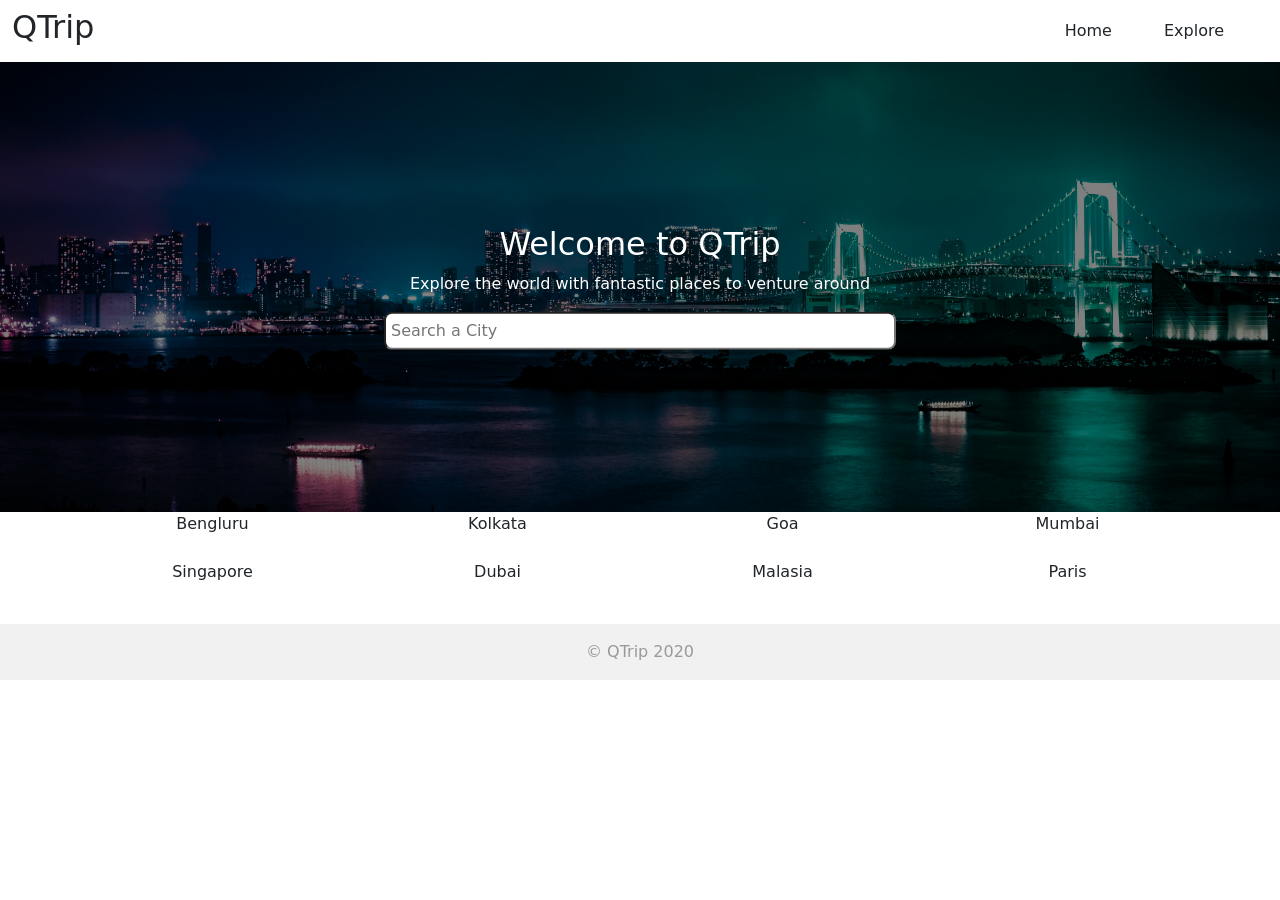
==== index.html @ ddac55ad "Module 1 commit" ====
<!DOCTYPE html>
<html lang="en">

<head>
  <meta charset="UTF-8" />
  <meta name="viewport" content="width=device-width, initial-scale=1.0" />
  <title>QTrip</title>
  <link rel="stylesheet" href="css/styles.css" />
  <link href="https://cdn.jsdelivr.net/npm/bootstrap@5.3.3/dist/css/bootstrap.min.css" rel="stylesheet" integrity="sha384-QWTKZyjpPEjISv5WaRU9OFeRpok6YctnYmDr5pNlyT2bRjXh0JMhjY6hW+ALEwIH" crossorigin="anonymous">
  <script src="https://cdn.jsdelivr.net/npm/bootstrap@5.3.3/dist/js/bootstrap.bundle.min.js" integrity="sha384-YvpcrYf0tY3lHB60NNkmXc5s9fDVZLESaAA55NDzOxhy9GkcIdslK1eN7N6jIeHz" crossorigin="anonymous"></script>

  <!-- TODO: MODULE_LAYOUT -->
  <!-- 1. Create a <link> to the first stylesheet needed for Bootstrap -->

</head>

<body>

  <!-- TODO: MODULE_LAYOUT -->
  <!-- 1. Use appropriate css classes on nav element. -->
  <!-- 2. Add child elements as required. -->

  <nav class="navbar navbar-light navbar-expand-sm">
    <div class="container-fluid">
      <h2>QTrip</h2>
      <button
        class="navbar-toggler"
        type="button"
        data-bs-toggle="collapse"
        data-bs-target="#navbarItems"
      >
        <span class="navbar-toggler-icon"></span>
      </button>
      <div
        class="navbar-collapse collapse justify-content-end"
        id="navbarItems"
      >
        <ul class="navbar-nav">
          <li class="nav-item"><a class="nav-link" href="!#">Home</a></li>
          <li class="nav-item"><a class="nav-link" href="pages/index.html">Explore</a></li>
          
        </ul>
      </div>
    </div>
  </nav>


  <!-- TODO: MODULE_LAYOUT -->
  <!-- 1. Use appropriate css classes on the hero image container element. -->  
  <!-- 2. Add child elements as required. -->

  <div class="hero-image hero-d-flex">
    <div class="d-flex flex-column align-items-center" id="hero-content">
        <h2 >Welcome to QTrip</h2>
        <p>Explore the world with fantastic places to venture around</p>
        <input type="text" placeholder="Search a City" />
    </div>
</div>



  <div class="container text-center">
    <div class="row">
      <div class="col">
        Bengluru
      </div>
      <div class="col">
        Kolkata
      </div>
      <div class="col">
        Goa
      </div>
      <div class="col">
        Mumbai
      </div>
    </div>
    <br>
    <div class="row">
      <div class="col">
        Singapore
      </div>
      <div class="col">
        Dubai
      </div>
      <div class="col">
        Malasia
      </div>
      <div class="col">
        Paris
      </div>
    </div>
    
    <!-- TODO: MODULE_LAYOUT -->
    <!-- 1. Create the grid like layout as required. -->
  </div>

  <footer>
    <div class="container">© QTrip 2020  </div>
  </footer>

  <!-- TODO: MODULE_LAYOUT -->
  <!-- Add scripts needed for bootstrap to work -->
  
</body>

</html>
---- css/styles.css ----
* {
  margin: 0px;
  padding: 0px;
}
html,
body {
  position: relative;
}

body {
  overflow-y: auto;
  min-height: 100vh;
}
textarea:focus,
input:focus {
  outline: none;
}
a {
  color: inherit !important;
  text-decoration: none !important;
}
footer {
  background: #f1f1f1;
  width: 100%;
  padding: 16px 0px;
  color: #999;
  vertical-align: bottom;
  margin-top: 40px;
  text-align: center;
  /* width: 100%; */
  /* height: 2.5rem;   */
}

.banner {
  height: 500px;
  width: 100%;
  background: #999;
  margin: 20px 0px;
}

.content {
  padding: 20px 0px;
  /* display: flex; */
  /* flex-wrap: wrap; */
}

/* ================================== */
/* Layout page CSS */
/* ================================== */

.tile {
  /* TODO: MODULE_CARDS */
  /* 1. Fill in the required properties. */
}
.tile img {
  /* TODO: MODULE_CARDS */
  /* 1. Fill in the required properties. */
}
.tile img:hover {
  /* TODO: MODULE_CARDS */
  /* 1. Fill in the required properties. */
}

/* Hint: Notice the position:absolute and z-index properties. */
/* Think about how those in relation to the existing "tile" classes. */
.tile-text {
  position: absolute;
  z-index: 1;
  text-transform: uppercase;
  letter-spacing: 2px;
}

.hero-image {
  /* Use "linear-gradient" to add a darken background effect to the image (photographer.jpg). This will make the text easier to read */
  background-image: linear-gradient(rgba(0, 0, 0, 0.5), rgba(0, 0, 0, 0.5)),url("/assets/hero.jpg");
  height: 450px;
  background-position: center;
  background-repeat: no-repeat;
  background-size: cover;
  position: relative;
  /* TODO: MODULE_LAYOUT */
  /* 1. Set a specific height. */
  /* 2. Position and center the image to scale nicely on all screens. */
}

#hero-content{
  top: 50%;
  left: 50%;
  text-align: center;
  position: absolute;
  transform: translate(-50%, -50%);
  color: white;
  width: 100%;
}

#hero-content input{
  width: 40%;
  padding: 5px 0px 5px 5px;
  border-radius: 8px;
}
#ben{
  background-image: url(./assets/bengaluru.jpg);
  height: 200px;
}

.hero-subheading {
  font-size: 24px;
  font-weight: 100;
}
.hero-input {
  width: 80%;
  height: 50px;
  padding: 16px;
  border-radius: 8px;
  border: none;
}

.nav-link {
  margin-right: 36px;
}

/* ================================== */
/* Adventures grid page CSS */
/* ================================== */

.adventure-card {
  /* TODO: MODULE_ADVENTURES_GRID */
  /* 1. Fill in the required properties. */
}
.adventure-card img {
  /* TODO: MODULE_ADVENTURES_GRID */
  /* 1. Fill in the required properties. */
}
.adventure-card img:hover {
  /* TODO: MODULE_ADVENTURES_GRID */
  /* 1. Fill in the required properties. */
}

/* ================================== */
/* Adventure details page CSS */
/* ================================== */

.adventure-detail-card {
  /* TODO: MODULE_ADVENTURE_DETAILS */
  /* 1. Fill in the required properties. */

}

.adventure-card-image {
  /* TODO: MODULE_ADVENTURE_DETAILS */
  /* 1. Fill in the required properties. */
}
.adventure-card-image:hover {
  /* TODO: MODULE_ADVENTURE_DETAILS */
  /* 1. Fill in the required properties. */
}
.experience-content ul li {
  margin-left: 16px;
  padding: 0;
}

@media only screen and (min-width: 768px) {
  /* For desktops phones: */
  #reservation {
    width: 400px;
    position: fixed;
  }
}
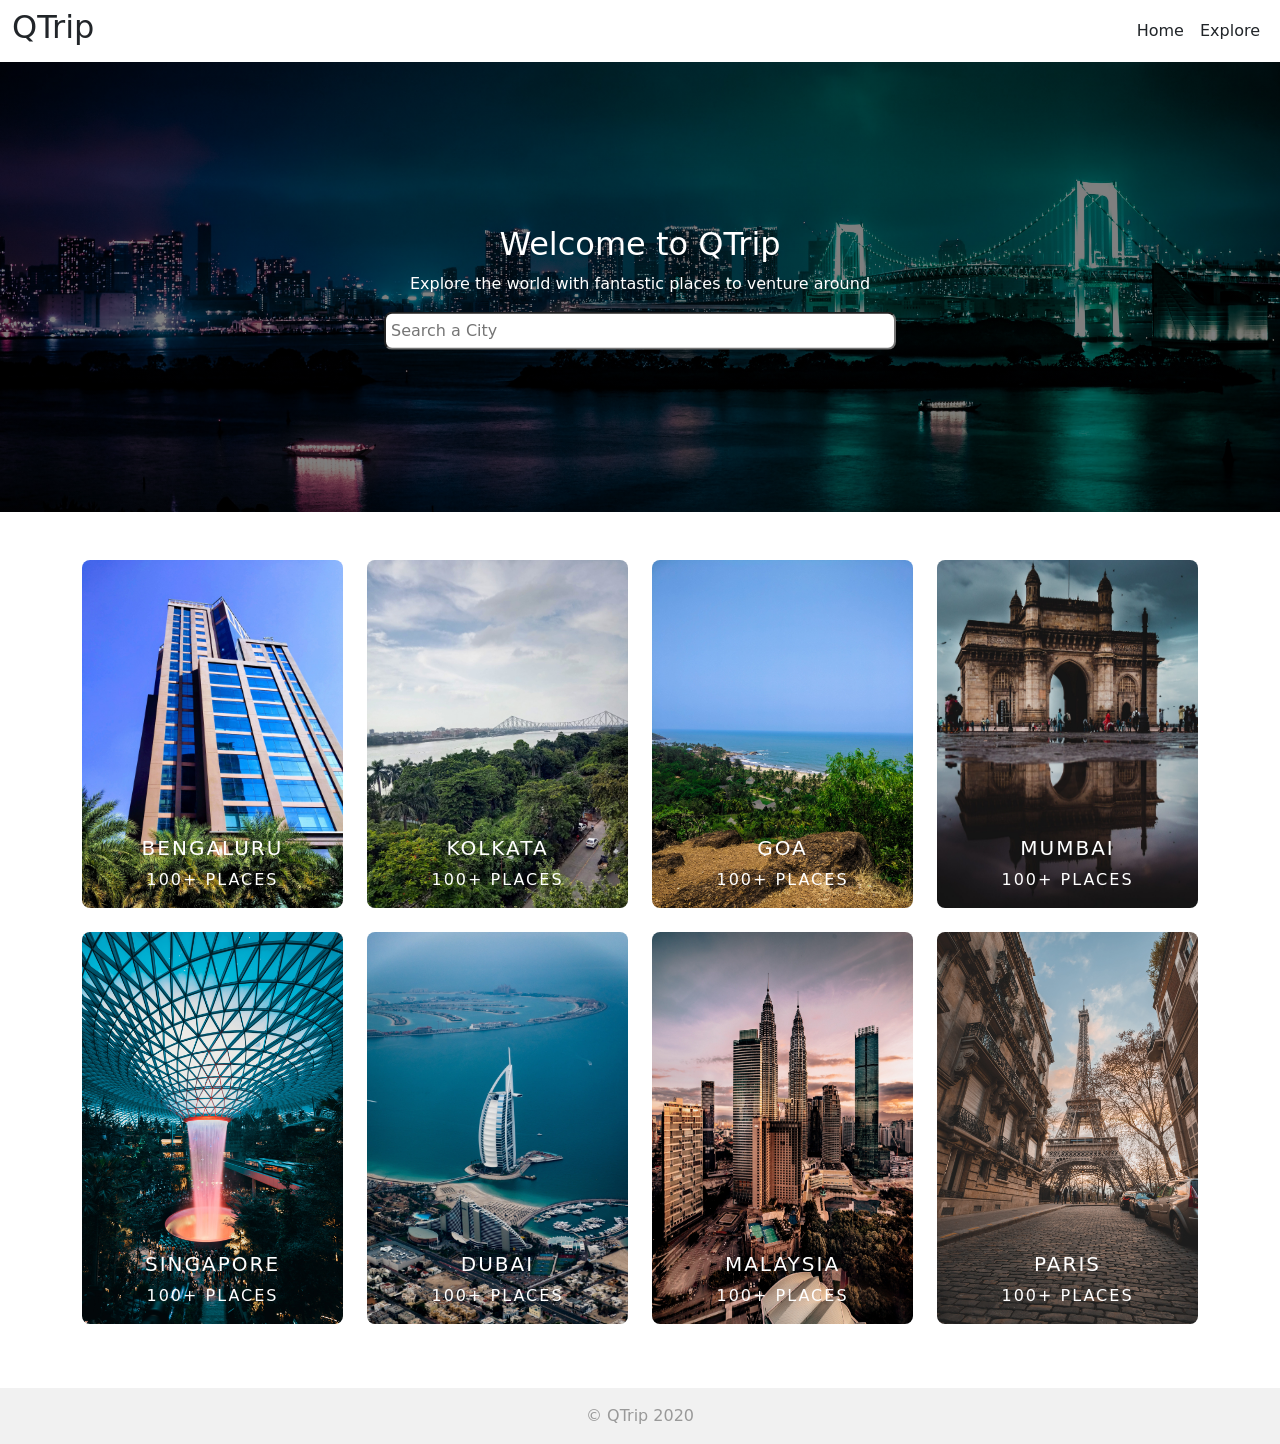
==== commit 7fa59562: "Update module name to ADVENTURES_GRID" ====
--- a/index.html
+++ b/index.html
@@ -1,106 +1,159 @@
 <!DOCTYPE html>
 <html lang="en">
+  <head>
+    <meta charset="UTF-8" />
+    <meta name="viewport" content="width=device-width, initial-scale=1.0" />
+    <title>QTrip</title>
+    <link rel="stylesheet" href="css/styles.css" />
+    <link
+      href="https://cdn.jsdelivr.net/npm/bootstrap@5.3.3/dist/css/bootstrap.min.css"
+      rel="stylesheet"
+      integrity="sha384-QWTKZyjpPEjISv5WaRU9OFeRpok6YctnYmDr5pNlyT2bRjXh0JMhjY6hW+ALEwIH"
+      crossorigin="anonymous"
+    />
+    <script
+      src="https://cdn.jsdelivr.net/npm/bootstrap@5.3.3/dist/js/bootstrap.bundle.min.js"
+      integrity="sha384-YvpcrYf0tY3lHB60NNkmXc5s9fDVZLESaAA55NDzOxhy9GkcIdslK1eN7N6jIeHz"
+      crossorigin="anonymous"
+    ></script>
 
-<head>
-  <meta charset="UTF-8" />
-  <meta name="viewport" content="width=device-width, initial-scale=1.0" />
-  <title>QTrip</title>
-  <link rel="stylesheet" href="css/styles.css" />
-  <link href="https://cdn.jsdelivr.net/npm/bootstrap@5.3.3/dist/css/bootstrap.min.css" rel="stylesheet" integrity="sha384-QWTKZyjpPEjISv5WaRU9OFeRpok6YctnYmDr5pNlyT2bRjXh0JMhjY6hW+ALEwIH" crossorigin="anonymous">
-  <script src="https://cdn.jsdelivr.net/npm/bootstrap@5.3.3/dist/js/bootstrap.bundle.min.js" integrity="sha384-YvpcrYf0tY3lHB60NNkmXc5s9fDVZLESaAA55NDzOxhy9GkcIdslK1eN7N6jIeHz" crossorigin="anonymous"></script>
+    <!-- TODO: MODULE_LAYOUT -->
+    <!-- 1. Create a <link> to the first stylesheet needed for Bootstrap -->
+  </head>
 
-  <!-- TODO: MODULE_LAYOUT -->
-  <!-- 1. Create a <link> to the first stylesheet needed for Bootstrap -->
+  <body>
+    <!-- TODO: MODULE_LAYOUT -->
+    <!-- 1. Use appropriate css classes on nav element. -->
+    <!-- 2. Add child elements as required. -->
 
-</head>
+    <nav class="navbar navbar-light navbar-expand-sm">
+      <div class="container-fluid">
+        <h2>QTrip</h2>
+        <button
+          class="navbar-toggler"
+          type="button"
+          data-bs-toggle="collapse"
+          data-bs-target="#navbarItems"
+        >
+          <span class="navbar-toggler-icon"></span>
+        </button>
+        <div
+          class="navbar-collapse collapse justify-content-end"
+          id="navbarItems"
+        >
+          <ul class="navbar-nav">
+            <li class="nav-item"><a class="nav-link" href="!#">Home</a></li>
+            <li class="nav-item">
+              <a class="nav-link" href="pages/index.html">Explore</a>
+            </li>
+          </ul>
+        </div>
+      </div>
+    </nav>
 
-<body>
+    <!-- TODO: MODULE_LAYOUT -->
+    <!-- 1. Use appropriate css classes on the hero image container element. -->
+    <!-- 2. Add child elements as required. -->
 
-  <!-- TODO: MODULE_LAYOUT -->
-  <!-- 1. Use appropriate css classes on nav element. -->
-  <!-- 2. Add child elements as required. -->
-
-  <nav class="navbar navbar-light navbar-expand-sm">
-    <div class="container-fluid">
-      <h2>QTrip</h2>
-      <button
-        class="navbar-toggler"
-        type="button"
-        data-bs-toggle="collapse"
-        data-bs-target="#navbarItems"
-      >
-        <span class="navbar-toggler-icon"></span>
-      </button>
-      <div
-        class="navbar-collapse collapse justify-content-end"
-        id="navbarItems"
-      >
-        <ul class="navbar-nav">
-          <li class="nav-item"><a class="nav-link" href="!#">Home</a></li>
-          <li class="nav-item"><a class="nav-link" href="pages/index.html">Explore</a></li>
-          
-        </ul>
+    <div class="hero-image hero-d-flex">
+      <div class="d-flex flex-column align-items-center" id="hero-content">
+        <h2>Welcome to QTrip</h2>
+        <p>Explore the world with fantastic places to venture around</p>
+        <input type="text" placeholder="Search a City" />
       </div>
     </div>
-  </nav>
 
-
-  <!-- TODO: MODULE_LAYOUT -->
-  <!-- 1. Use appropriate css classes on the hero image container element. -->  
-  <!-- 2. Add child elements as required. -->
-
-  <div class="hero-image hero-d-flex">
-    <div class="d-flex flex-column align-items-center" id="hero-content">
-        <h2 >Welcome to QTrip</h2>
-        <p>Explore the world with fantastic places to venture around</p>
-        <input type="text" placeholder="Search a City" />
-    </div>
-</div>
-
-
-
-  <div class="container text-center">
-    <div class="row">
-      <div class="col">
-        Bengluru
-      </div>
-      <div class="col">
-        Kolkata
-      </div>
-      <div class="col">
-        Goa
-      </div>
-      <div class="col">
-        Mumbai
-      </div>
-    </div>
-    <br>
-    <div class="row">
-      <div class="col">
-        Singapore
-      </div>
-      <div class="col">
-        Dubai
-      </div>
-      <div class="col">
-        Malasia
-      </div>
-      <div class="col">
-        Paris
+    <div class="container text-center mt-5">
+      <div class="row">
+        <div class="col-sm-6 col-lg-3 mb-4">
+          <a href="pages/adventures/">
+            <div class="tile">
+              <img src="assets/bengaluru.jpg">
+              <div class="tile-text text-center text-white">
+                <h5>Bengaluru</h5>
+                <p>100+ places</p>
+              </div>
+            </div>
+          </a>
+        </div>
+        <div class="col-sm-6 col-lg-3 mb-4">
+          <div class="tile">
+            <img src="assets/kolkata.jpg">
+            <div class="tile-text text-center text-white">
+              <h5>Kolkata</h5>
+              <p>100+ places</p>
+            </div>
+          </div>
+        </div>
+        <div class="col-sm-6 col-lg-3 mb-4">
+          <div class="tile">
+            <img src="assets/goa.jpg">
+            <div class="tile-text text-center text-white">
+              <h5>Goa</h5>
+              <p>100+ places</p>
+            </div>
+          </div>
+        </div> 
+        <div class="col-sm-6 col-lg-3 mb-4">
+          <div class="tile">
+            <img src="assets/mumbai.jpg">
+            <div class="tile-text text-center text-white">
+              <h5>Mumbai</h5>
+              <p>100+ places</p>
+            </div>
+          </div>
+        </div>
+        <div class="col-sm-6 col-lg-3 mb-4">
+          <div class="tile">
+            <img src="assets/singapore.jpg">
+            <div class="tile-text text-center text-white">
+              <h5>Singapore</h5>
+              <p>100+ places</p>
+            </div>
+          </div>
+        </div>
+        <div class="col-sm-6 col-lg-3 mb-4">
+          <div class="tile">
+            <img src="assets/dubai.jpg"> 
+            <div class="tile-text text-center text-white">
+              <h5>Dubai</h5>
+              <p>100+ places</p>
+            </div>
+          </div>
+        </div>
+        <div class="col-sm-6 col-lg-3 mb-4">
+          <div class="tile">
+            <img src="assets/malaysia.jpg">
+            <div class="tile-text text-center text-white">
+              <h5>Malaysia</h5>
+              <p>100+ places</p>
+            </div>
+          </div>
+        </div>
+        <div class="col-sm-6 col-lg-3 mb-4">
+          <div class="tile">
+            <img src="assets/paris.jpg">
+            <div class="tile-text text-center text-white">
+              <h5>Paris</h5>
+              <p>100+ places</p>
+            </div>
+          </div>
+        </div>
       </div>
     </div>
     
+      
+      
+
+      <!-- TODO: MODULE_LAYOUT -->
+      <!-- 1. Create the grid like layout as required. -->
+    </div>
+
+    <footer>
+      <div class="container">© QTrip 2020</div>
+    </footer>
+
     <!-- TODO: MODULE_LAYOUT -->
-    <!-- 1. Create the grid like layout as required. -->
-  </div>
-
-  <footer>
-    <div class="container">© QTrip 2020  </div>
-  </footer>
-
-  <!-- TODO: MODULE_LAYOUT -->
-  <!-- Add scripts needed for bootstrap to work -->
-  
-</body>
-
+    <!-- Add scripts needed for bootstrap to work -->
+  </body>
 </html>
--- a/css/styles.css
+++ b/css/styles.css
@@ -72,7 +72,8 @@
 
 .hero-image {
   /* Use "linear-gradient" to add a darken background effect to the image (photographer.jpg). This will make the text easier to read */
-  background-image: linear-gradient(rgba(0, 0, 0, 0.5), rgba(0, 0, 0, 0.5)),url("/assets/hero.jpg");
+  background-image: linear-gradient(rgba(0, 0, 0, 0.5), rgba(0, 0, 0, 0.5)),
+    url("/assets/hero.jpg");
   height: 450px;
   background-position: center;
   background-repeat: no-repeat;
@@ -83,7 +84,7 @@
   /* 2. Position and center the image to scale nicely on all screens. */
 }
 
-#hero-content{
+#hero-content {
   top: 50%;
   left: 50%;
   text-align: center;
@@ -93,15 +94,32 @@
   width: 100%;
 }
 
-#hero-content input{
+#hero-content input {
   width: 40%;
   padding: 5px 0px 5px 5px;
   border-radius: 8px;
 }
-#ben{
-  background-image: url(./assets/bengaluru.jpg);
-  height: 200px;
+.tile {
+  height:100%;
+  width: 100%;
+  display: flex;
+  flex-direction: column;
+  align-items: center;
+  justify-content:end;
+  border-radius: 8px;
+  overflow: hidden;
 }
+
+.tile img {
+  width:100%;
+  height:100%;
+  transition: all 0.2s;
+}
+.tile img:hover {
+  filter: brightness(50%);
+  transform: scale(1.1);
+
+
 
 .hero-subheading {
   font-size: 24px;
@@ -143,7 +161,6 @@
 .adventure-detail-card {
   /* TODO: MODULE_ADVENTURE_DETAILS */
   /* 1. Fill in the required properties. */
-
 }
 
 .adventure-card-image {
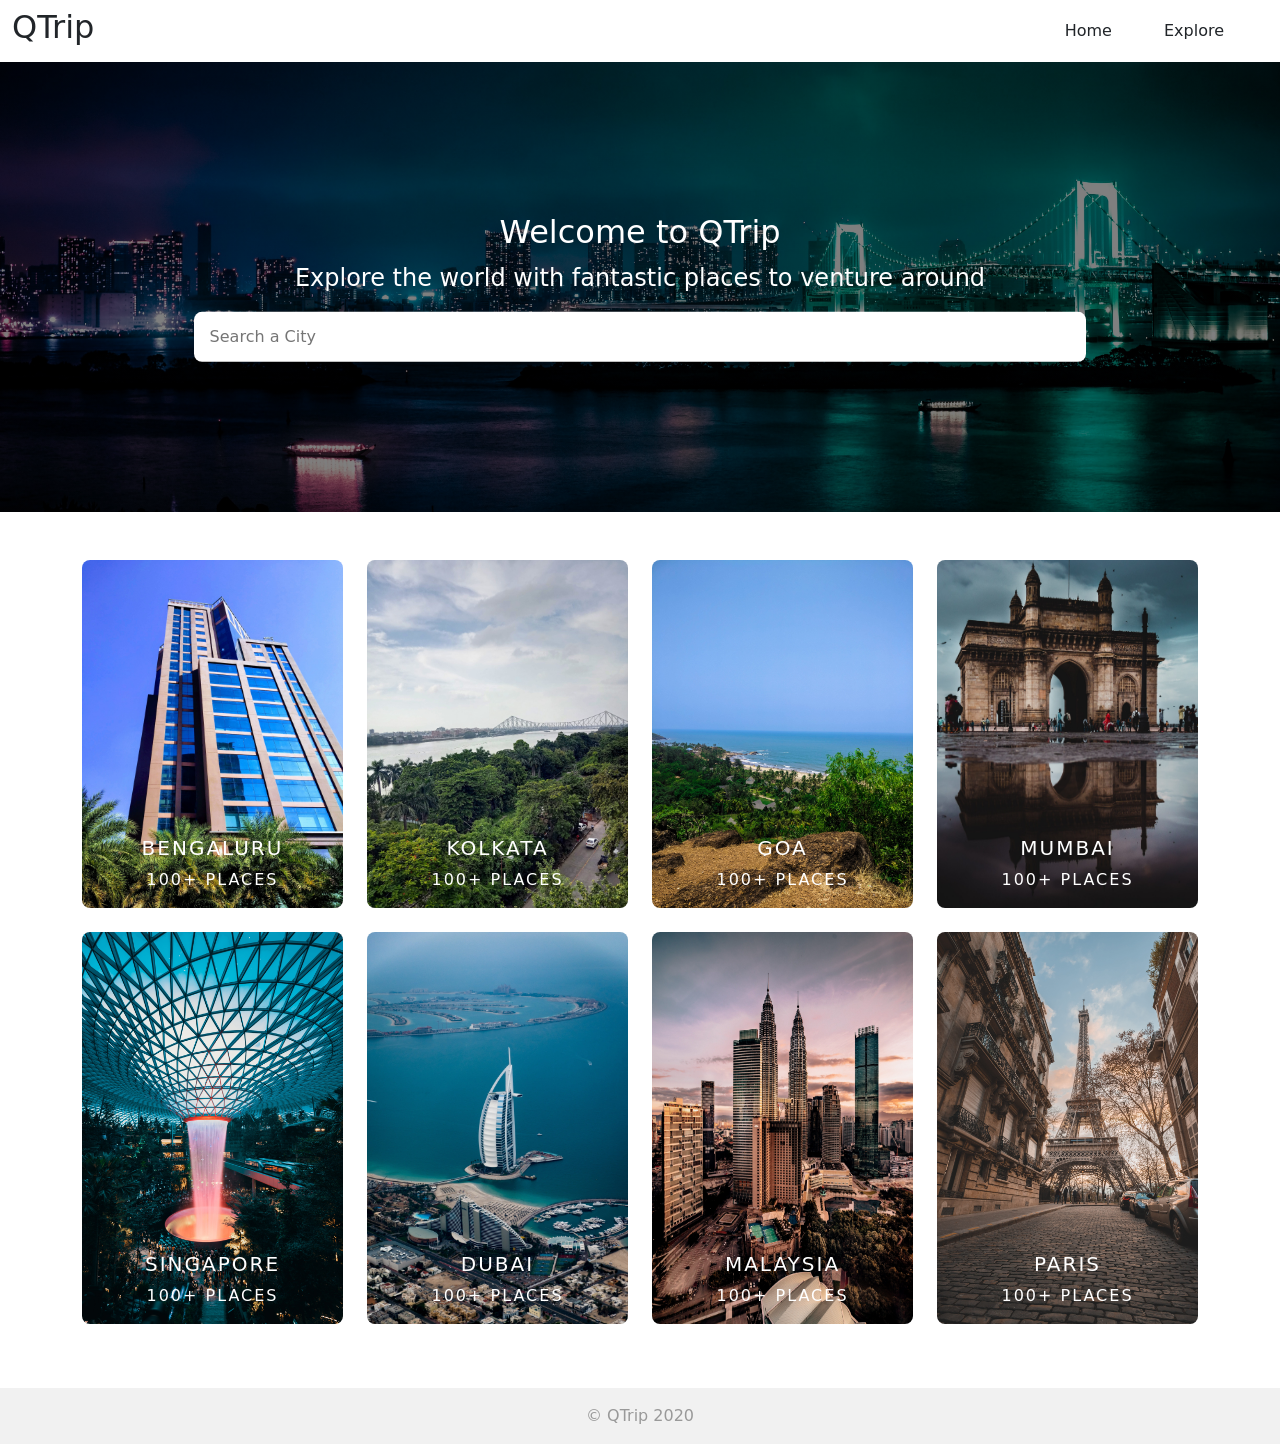
==== commit 822fbf15: "Update module name to ADVENTURE_DETAILS" ====
--- a/index.html
+++ b/index.html
@@ -11,20 +11,12 @@
       integrity="sha384-QWTKZyjpPEjISv5WaRU9OFeRpok6YctnYmDr5pNlyT2bRjXh0JMhjY6hW+ALEwIH"
       crossorigin="anonymous"
     />
-    <script
-      src="https://cdn.jsdelivr.net/npm/bootstrap@5.3.3/dist/js/bootstrap.bundle.min.js"
-      integrity="sha384-YvpcrYf0tY3lHB60NNkmXc5s9fDVZLESaAA55NDzOxhy9GkcIdslK1eN7N6jIeHz"
-      crossorigin="anonymous"
-    ></script>
-
-    <!-- TODO: MODULE_LAYOUT -->
-    <!-- 1. Create a <link> to the first stylesheet needed for Bootstrap -->
+    
+  
   </head>
 
   <body>
-    <!-- TODO: MODULE_LAYOUT -->
-    <!-- 1. Use appropriate css classes on nav element. -->
-    <!-- 2. Add child elements as required. -->
+ 
 
     <nav class="navbar navbar-light navbar-expand-sm">
       <div class="container-fluid">
@@ -51,22 +43,20 @@
       </div>
     </nav>
 
-    <!-- TODO: MODULE_LAYOUT -->
-    <!-- 1. Use appropriate css classes on the hero image container element. -->
-    <!-- 2. Add child elements as required. -->
+  
 
-    <div class="hero-image hero-d-flex">
-      <div class="d-flex flex-column align-items-center" id="hero-content">
+    <div class="hero-image hero-d-flex text-white justify-content-center">
+      <div class="d-flex flex-column align-items-center container" id="hero-content">
         <h2>Welcome to QTrip</h2>
-        <p>Explore the world with fantastic places to venture around</p>
-        <input type="text" placeholder="Search a City" />
+        <p class="hero-subheading">Explore the world with fantastic places to venture around</p>
+        <input class="hero-input" type="text" placeholder="Search a City" />
       </div>
     </div>
 
     <div class="container text-center mt-5">
       <div class="row">
         <div class="col-sm-6 col-lg-3 mb-4">
-          <a href="pages/adventures/">
+          <a href="pages/">
             <div class="tile">
               <img src="assets/bengaluru.jpg">
               <div class="tile-text text-center text-white">
@@ -143,17 +133,17 @@
     </div>
     
       
-      
-
-      <!-- TODO: MODULE_LAYOUT -->
-      <!-- 1. Create the grid like layout as required. -->
     </div>
 
     <footer>
       <div class="container">© QTrip 2020</div>
     </footer>
 
-    <!-- TODO: MODULE_LAYOUT -->
-    <!-- Add scripts needed for bootstrap to work -->
+   <script
+      src="https://cdn.jsdelivr.net/npm/bootstrap@5.3.3/dist/js/bootstrap.bundle.min.js"
+      integrity="sha384-YvpcrYf0tY3lHB60NNkmXc5s9fDVZLESaAA55NDzOxhy9GkcIdslK1eN7N6jIeHz"
+      crossorigin="anonymous"
+    ></script>
+
   </body>
 </html>
--- a/css/styles.css
+++ b/css/styles.css
@@ -39,9 +39,11 @@
 }
 
 .content {
-  padding: 20px 0px;
-  /* display: flex; */
-  /* flex-wrap: wrap; */
+  padding: 20px 6.25rem;
+  /* display: flex;
+  flex-wrap: wrap;
+  justify-content: space-between;
+  gap: 20px */
 }
 
 /* ================================== */
@@ -49,16 +51,23 @@
 /* ================================== */
 
 .tile {
-  /* TODO: MODULE_CARDS */
-  /* 1. Fill in the required properties. */
+  height:100%;
+  width: 100%;
+  display: flex;
+  flex-direction: column;
+  align-items: center;
+  justify-content:end;
+  border-radius: 8px;
+  overflow: hidden;
 }
 .tile img {
-  /* TODO: MODULE_CARDS */
-  /* 1. Fill in the required properties. */
+  width:100%;
+  height:100%;
+  transition: all 0.2s;
 }
 .tile img:hover {
-  /* TODO: MODULE_CARDS */
-  /* 1. Fill in the required properties. */
+  filter: brightness(50%);
+  transform: scale(1.1);
 }
 
 /* Hint: Notice the position:absolute and z-index properties. */
@@ -74,50 +83,20 @@
   /* Use "linear-gradient" to add a darken background effect to the image (photographer.jpg). This will make the text easier to read */
   background-image: linear-gradient(rgba(0, 0, 0, 0.5), rgba(0, 0, 0, 0.5)),
     url("/assets/hero.jpg");
-  height: 450px;
+  height: 28.125rem;
   background-position: center;
   background-repeat: no-repeat;
   background-size: cover;
   position: relative;
-  /* TODO: MODULE_LAYOUT */
-  /* 1. Set a specific height. */
-  /* 2. Position and center the image to scale nicely on all screens. */
 }
 
 #hero-content {
   top: 50%;
   left: 50%;
-  text-align: center;
   position: absolute;
   transform: translate(-50%, -50%);
-  color: white;
   width: 100%;
 }
-
-#hero-content input {
-  width: 40%;
-  padding: 5px 0px 5px 5px;
-  border-radius: 8px;
-}
-.tile {
-  height:100%;
-  width: 100%;
-  display: flex;
-  flex-direction: column;
-  align-items: center;
-  justify-content:end;
-  border-radius: 8px;
-  overflow: hidden;
-}
-
-.tile img {
-  width:100%;
-  height:100%;
-  transition: all 0.2s;
-}
-.tile img:hover {
-  filter: brightness(50%);
-  transform: scale(1.1);
 
 
 
@@ -142,17 +121,35 @@
 /* ================================== */
 
 .adventure-card {
+  
+  height: auto;
+  border-radius: 8px;
+  
+  
   /* TODO: MODULE_ADVENTURES_GRID */
   /* 1. Fill in the required properties. */
 }
 .adventure-card img {
+  width: 100%;
+  height: 18.75rem;
+  object-fit: cover;
+  transition: 0.2s all;
   /* TODO: MODULE_ADVENTURES_GRID */
   /* 1. Fill in the required properties. */
 }
 .adventure-card img:hover {
+  filter: brightness(50%);
   /* TODO: MODULE_ADVENTURES_GRID */
   /* 1. Fill in the required properties. */
 }
+img {
+  vertical-align: middle;
+  border-style: none;
+  overflow: hidden;
+}
+
+
+
 
 /* ================================== */
 /* Adventure details page CSS */
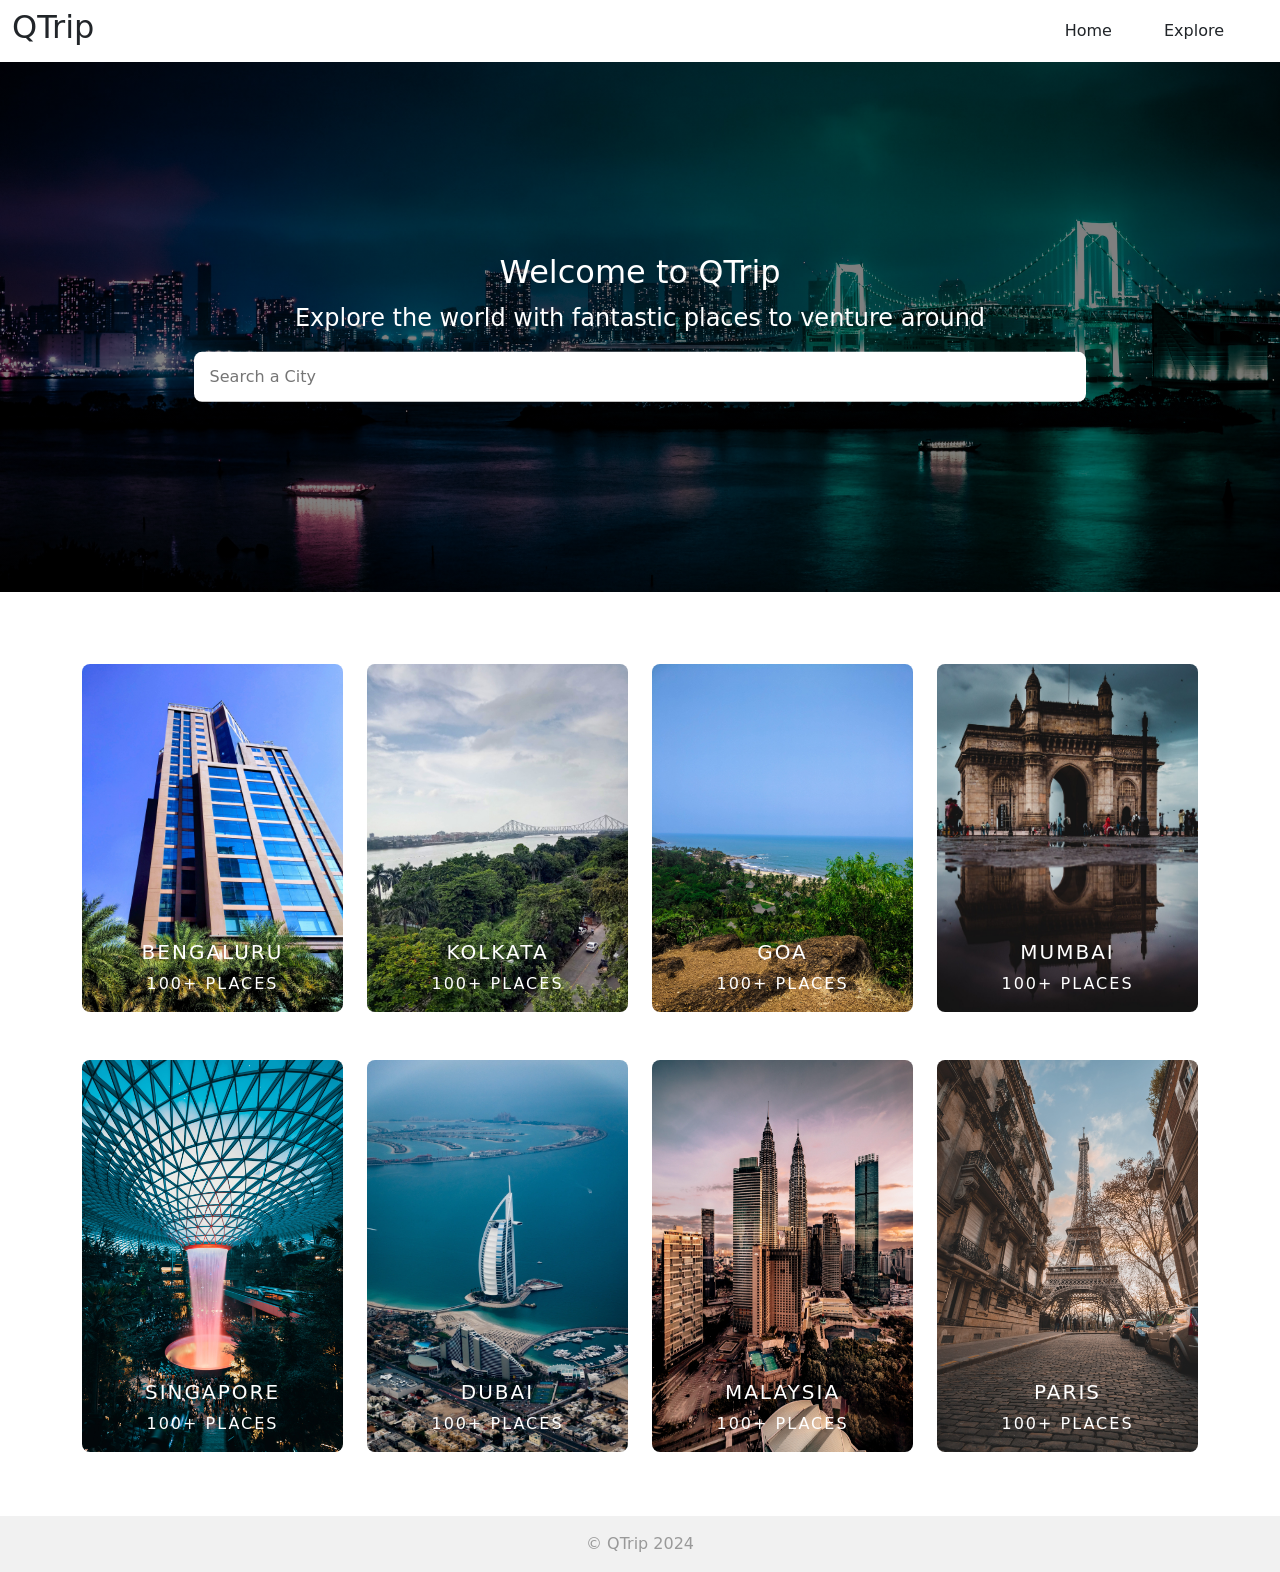
==== commit e0e942cc: "Update module name to ADVENTURE_DETAILS" ====
--- a/index.html
+++ b/index.html
@@ -34,7 +34,7 @@
           id="navbarItems"
         >
           <ul class="navbar-nav">
-            <li class="nav-item"><a class="nav-link" href="!#">Home</a></li>
+            <li class="nav-item"><a class="nav-link" href="#">Home</a></li>
             <li class="nav-item">
               <a class="nav-link" href="pages/index.html">Explore</a>
             </li>
@@ -54,8 +54,8 @@
     </div>
 
     <div class="container text-center mt-5">
-      <div class="row">
-        <div class="col-sm-6 col-lg-3 mb-4">
+      <div class="row ">
+        <div class="col-sm-6 col-lg-3 my-4 ">
           <a href="pages/">
             <div class="tile">
               <img src="assets/bengaluru.jpg">
@@ -66,7 +66,7 @@
             </div>
           </a>
         </div>
-        <div class="col-sm-6 col-lg-3 mb-4">
+        <div class="col-sm-6 col-lg-3 my-4 ">
           <div class="tile">
             <img src="assets/kolkata.jpg">
             <div class="tile-text text-center text-white">
@@ -75,7 +75,7 @@
             </div>
           </div>
         </div>
-        <div class="col-sm-6 col-lg-3 mb-4">
+        <div class="col-sm-6 col-lg-3 my-4 ">
           <div class="tile">
             <img src="assets/goa.jpg">
             <div class="tile-text text-center text-white">
@@ -84,7 +84,7 @@
             </div>
           </div>
         </div> 
-        <div class="col-sm-6 col-lg-3 mb-4">
+        <div class="col-sm-6 col-lg-3 my-4 ">
           <div class="tile">
             <img src="assets/mumbai.jpg">
             <div class="tile-text text-center text-white">
@@ -93,7 +93,7 @@
             </div>
           </div>
         </div>
-        <div class="col-sm-6 col-lg-3 mb-4">
+        <div class="col-sm-6 col-lg-3 my-4 ">
           <div class="tile">
             <img src="assets/singapore.jpg">
             <div class="tile-text text-center text-white">
@@ -102,7 +102,7 @@
             </div>
           </div>
         </div>
-        <div class="col-sm-6 col-lg-3 mb-4">
+        <div class="col-sm-6 col-lg-3 my-4 ">
           <div class="tile">
             <img src="assets/dubai.jpg"> 
             <div class="tile-text text-center text-white">
@@ -111,7 +111,7 @@
             </div>
           </div>
         </div>
-        <div class="col-sm-6 col-lg-3 mb-4">
+        <div class="col-sm-6 col-lg-3 my-4 ">
           <div class="tile">
             <img src="assets/malaysia.jpg">
             <div class="tile-text text-center text-white">
@@ -120,7 +120,7 @@
             </div>
           </div>
         </div>
-        <div class="col-sm-6 col-lg-3 mb-4">
+        <div class="col-sm-6 col-lg-3 my-4 ">
           <div class="tile">
             <img src="assets/paris.jpg">
             <div class="tile-text text-center text-white">
@@ -136,7 +136,7 @@
     </div>
 
     <footer>
-      <div class="container">© QTrip 2020</div>
+      <div class="container">© QTrip 2024</div>
     </footer>
 
    <script
--- a/css/styles.css
+++ b/css/styles.css
@@ -27,8 +27,6 @@
   vertical-align: bottom;
   margin-top: 40px;
   text-align: center;
-  /* width: 100%; */
-  /* height: 2.5rem;   */
 }
 
 .banner {
@@ -40,10 +38,6 @@
 
 .content {
   padding: 20px 6.25rem;
-  /* display: flex;
-  flex-wrap: wrap;
-  justify-content: space-between;
-  gap: 20px */
 }
 
 /* ================================== */
@@ -51,18 +45,18 @@
 /* ================================== */
 
 .tile {
-  height:100%;
+  height: 100%;
   width: 100%;
   display: flex;
   flex-direction: column;
   align-items: center;
-  justify-content:end;
+  justify-content: end;
   border-radius: 8px;
   overflow: hidden;
 }
 .tile img {
-  width:100%;
-  height:100%;
+  width: 100%;
+  height: 100%;
   transition: all 0.2s;
 }
 .tile img:hover {
@@ -70,20 +64,28 @@
   transform: scale(1.1);
 }
 
-/* Hint: Notice the position:absolute and z-index properties. */
-/* Think about how those in relation to the existing "tile" classes. */
+/* .tile2 {
+  transition: all 0.2s;
+}
+.tile2:hover {
+  filter: brightness(50%);
+  transform: scale(1.1);
+} */
+
 .tile-text {
   position: absolute;
   z-index: 1;
   text-transform: uppercase;
   letter-spacing: 2px;
+  color: white;
+  pointer-events: none;
 }
 
 .hero-image {
   /* Use "linear-gradient" to add a darken background effect to the image (photographer.jpg). This will make the text easier to read */
   background-image: linear-gradient(rgba(0, 0, 0, 0.5), rgba(0, 0, 0, 0.5)),
     url("/assets/hero.jpg");
-  height: 28.125rem;
+  height: 33.125rem;
   background-position: center;
   background-repeat: no-repeat;
   background-size: cover;
@@ -97,8 +99,6 @@
   transform: translate(-50%, -50%);
   width: 100%;
 }
-
-
 
 .hero-subheading {
   font-size: 24px;
@@ -121,26 +121,18 @@
 /* ================================== */
 
 .adventure-card {
-  
   height: auto;
   border-radius: 8px;
-  
-  
-  /* TODO: MODULE_ADVENTURES_GRID */
-  /* 1. Fill in the required properties. */
 }
+
 .adventure-card img {
   width: 100%;
   height: 18.75rem;
   object-fit: cover;
   transition: 0.2s all;
-  /* TODO: MODULE_ADVENTURES_GRID */
-  /* 1. Fill in the required properties. */
 }
 .adventure-card img:hover {
   filter: brightness(50%);
-  /* TODO: MODULE_ADVENTURES_GRID */
-  /* 1. Fill in the required properties. */
 }
 img {
   vertical-align: middle;
@@ -148,26 +140,33 @@
   overflow: hidden;
 }
 
-
-
-
 /* ================================== */
 /* Adventure details page CSS */
 /* ================================== */
 
-.adventure-detail-card {
-  /* TODO: MODULE_ADVENTURE_DETAILS */
-  /* 1. Fill in the required properties. */
+.transition-effect {
+  transition: all 0.2s;
+  border-radius: 8px;
 }
 
-.adventure-card-image {
-  /* TODO: MODULE_ADVENTURE_DETAILS */
-  /* 1. Fill in the required properties. */
+.transition-effect:hover {
+  filter: brightness(50%);
 }
-.adventure-card-image:hover {
-  /* TODO: MODULE_ADVENTURE_DETAILS */
-  /* 1. Fill in the required properties. */
+
+.explore {
+  color: orange;
+  text-decoration: none;
 }
+
+.sold-out-card {
+  border: 1px solid #eee;
+  height: fit-content;
+  width: 400px !important;
+  left: 70%;
+  border-radius: 8px;
+}
+
+
 .experience-content ul li {
   margin-left: 16px;
   padding: 0;
